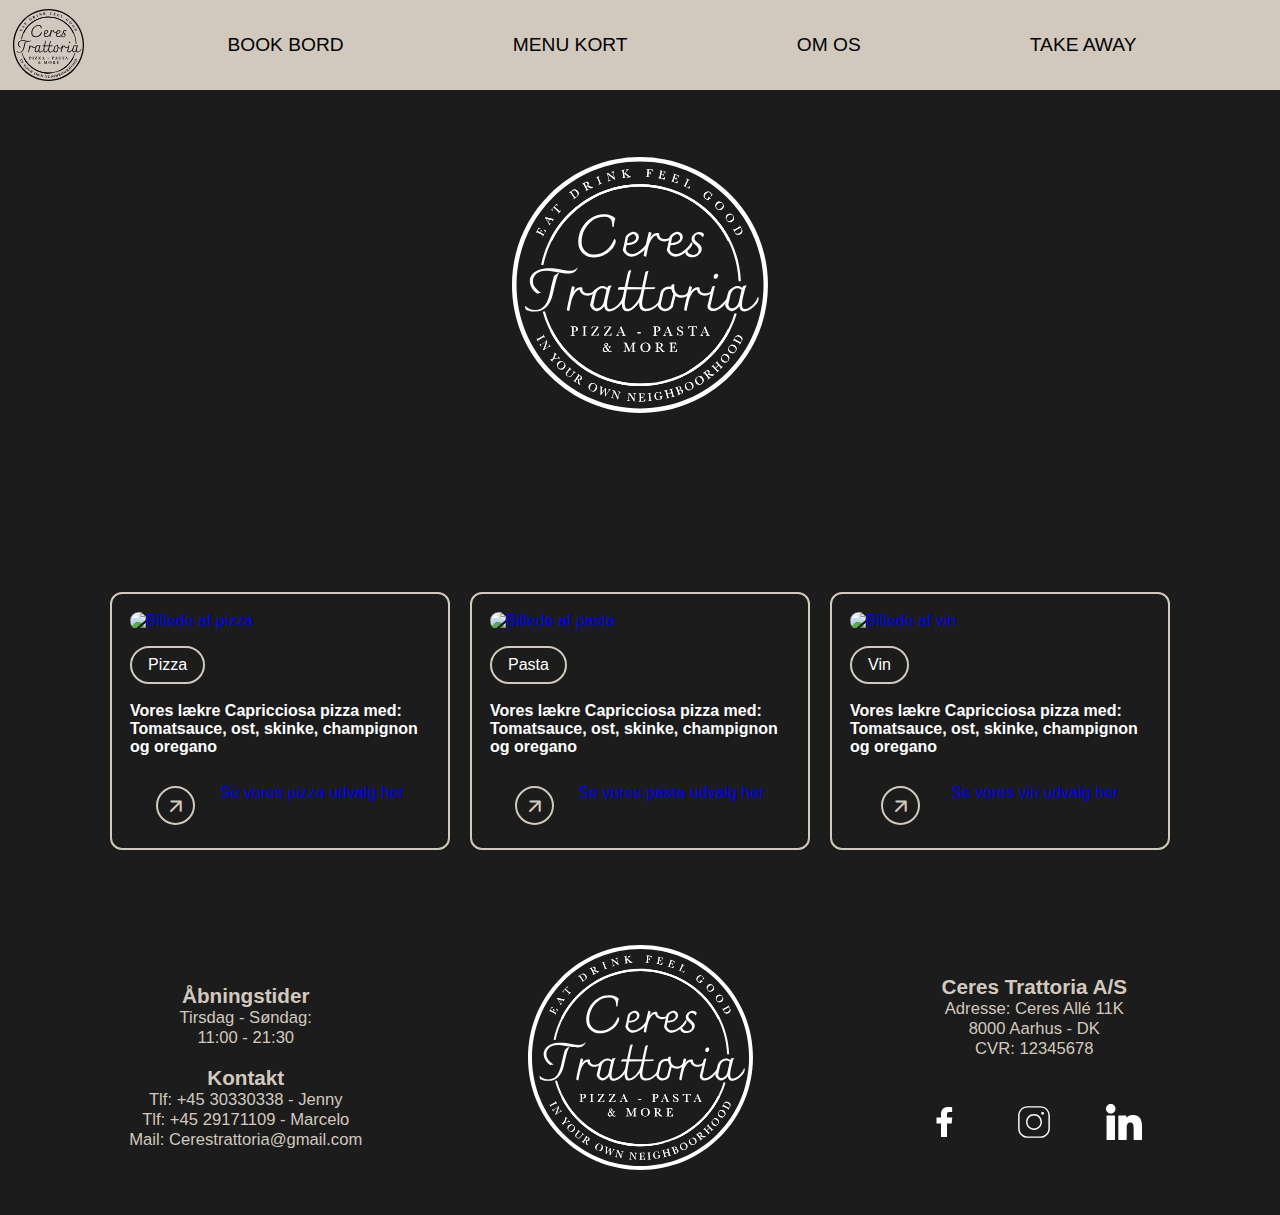
==== index.html @ 26450888 "rettelser" ====
<!DOCTYPE html>
<html lang="da">
<head>
    <meta charset="UTF-8">
    <meta name="viewport" content="width=device-width, initial-scale=1.0">
    <meta name="description" content="Oplev det bedste Pizzaer, pasta og vin fra Ceres Trattoria- et trattoria der går op i tradition og god madlavning. Perfekt for dem, der ønsker en smagsprøve af Italien">
    <meta name="keywords" content="trattoria, italiensk restaurant, italiensk mad, pasta, pizza, autentisk italiensk, italiensk vin, antipasti, tiramisu, hyggelig restaurant, italiensk atmosfære, gourmet, hjemmelavet mad, traditionelle retter, italiensk kultur, spisested, italiensk køkken, rustik restaurant, italiensk dessert">
    <title>Ceres trattoria</title>
    <link rel="stylesheet" href="https://fonts.googleapis.com/css2?family=Material+Symbols+Rounded:opsz,wght,FILL,GRAD@24,400,0,0&icon_names=arrow_forward" />
    <link rel="stylesheet" href="style.css">
</head>
<body>
    <div id="loading-screen">
        <img src="img/Pizza.gif" alt="Loading...">
    </div>
    <header>
        <nav>
            <a href="index.html">
                <img class="logo" src="img/ceres-logo-black.svg" alt="Ceres Trattoria logo">
            </a>
            <ul class="nav-links" id="navLinks">
                <li class="dropdown">
                    <a href="book-bord.html">BOOK BORD</a>
                </li>
                <li class="dropdown">
                    <a href="menu-kort.html">MENU KORT</a>
                </li>
                <li class="dropdown">
                    <a href="om-os.html">OM OS</a>
                </li>
                <li class="dropdown">
                    <a href="takeaway.html">TAKE AWAY</a>
                </li>
            </ul>
        </nav>
    </header>
    <main>
        <div class="main-index">
                    <img id="top-billede" src="img/ceres-logo-white.svg" alt="Ceres trattoria logo">
            <section class="teaser">
                        <ul class="teaser-firkant">
                            <li class="teaser-indhold">
                                <a href="menu-kort.html" class="teaser-link">
                                    <img src="img/capricciosa-ai.png" alt="Billede af pizza" class="teaser-billede">
                                    <p class="navn">Pizza</p>
                                    <h2>Vores lækre Capricciosa pizza med: Tomatsauce, ost, skinke, champignon og oregano</h2>
                                    <div>
                                        <!-- Her prøvede jeg ved hjælp af onclick="navigateToMenuKort(), at få brugeren
                                         til det rette sted på menu kortet når man valgte enten pizza eller pasta, jeg
                                         kunne ikke få det til at virke, men brugte lang tid på det og synes det var værd at
                                         gemme som kommentar" -->
                                        <div class="teaser-button material-symbols-rounded">arrow_forward</div>
                                        <p class="menu">Se vores pizza udvalg her</p>
                                    </div>
                                </a>
                            </li>
                            <li class="teaser-indhold">
                                <a href="menu-kort.html" class="teaser-link">
                                    <img src="img/pasta.png" alt="Billede af pasta" class="teaser-billede">
                                    <p class="navn">Pasta</p>
                                    <h2>Vores lækre Capricciosa pizza med: Tomatsauce, ost, skinke, champignon og oregano</h2>
                                    <div>
                                        <div class="teaser-button material-symbols-rounded">arrow_forward</div>
                                        <p class="menu">Se vores pasta udvalg her</p>
                                    </div>
                                </a>
                            </li>
                            <li class="teaser-indhold">
                                <a href="menu-kort.html#vin-menu" class="teaser-link">
                                    <img src="img/to-glas-vin.png" alt="Billede af vin" class="teaser-billede">
                                    <p class="navn">Vin</p>
                                    <h2>Vores lækre Capricciosa pizza med: Tomatsauce, ost, skinke, champignon og oregano</h2>
                                    <div>
                                        <div class="teaser-button material-symbols-rounded">arrow_forward</div>
                                        <p class="menu">Se vores vin udvalg her</p>
                                    </div>
                                </a>
                            </li>
                        </ul>
            </section>
        </div>
    </main>


    <footer>
        <div class="footer">
            <div class="footer-links">
                <h1>Åbningstider</h1>
                <p>Tirsdag - Søndag:</p>
                <p>11:00 - 21:30</p>
                <h1>Kontakt</h1>
                <a href="tel:(+45)(12345678)">Tlf: +45 30330338 - Jenny</a>
                <a href="tel:(+45)(12345678)">Tlf: +45 29171109 - Marcelo</a>
                <a href="mailto:FAKE@Cerestrattoria.com">Mail: Cerestrattoria@gmail.com</a>
            </div>
            <div class="midt-logo">
                <div>
                    <a href="index.html" class="footer-logo">
                        <img class="logo" src="img/ceres-logo-white.svg" alt="Ceres Trattoria logo">
                    </a>
                </div>
            </div>
            <div class="footer-links">
                <h1>Ceres Trattoria A/S</h1>
                <p>Adresse: Ceres Allé 11K</p>
                <p>8000 Aarhus - DK</p>
                <p>CVR: 12345678</p>
                <div class="footer-social">
                    <a href="https://www.facebook.com/"><img src="img/facebook.svg" alt="facebook"></a>
                    <a href="https://www.instagram.com/"><img src="img/insta.svg" alt="instagram"></a>
                    <a href="https://www.linkedin.com/"><img src="img/linkedin.svg" alt="linkedin"></a>
                </div>
            </div>
        </div>
    </footer>

    <script src="loading-gif.js"></script>

    <!-- Dette var fra mit onclick="navigateToMenuKort() forsøg -->
    <!-- <script>
        function navigateToMenuKort(event) {
            event.preventDefault();
            const scrollX = 1000; // Change this to your desired x coordinate
            const scrollY = 1000; // Change this to your desired y coordinate

            localStorage.setItem("scrollX", scrollX);
            localStorage.setItem("scrollY", scrollY);
            window.location.href = "menu-kort.html";
        }
    </script> -->
</body>
</html>
---- style.css ----
*{
    margin: 0;
    padding: 0;
}

body {
    font-family: Verdana, Geneva, Tahoma, sans-serif
}

main{
    background-color: #1c1c1c;
}

#loading-screen {
    width: 100vw;
    height: 100vh;
    background-color: #1c1c1c;
    display: flex;
    justify-content: center;
    align-items: center;
    z-index: 9999;
    display: none; 
}

#loading-screen img {
    width: 30vh;
}

/* ↓↓ Navbar ↓↓ */
/* Selve navigationsbaren */
nav {
    display: flex; 
    justify-content: center;
    align-items: center;
    background-color: #D2C9BE;
    height: 10vh;
    width: 100vw;
    position: fixed;
    top: 0;
    z-index: 100;
}

/* Logo i navigationsbaren */
nav img {
    height: 7.9vh;
    width: auto;
    display: flex;
    align-items: center;
    margin-left: 1vw;
}

/* boksen links ligger i, i navigationsbaren */
.nav-links {
    display: flex;
    justify-content: space-evenly;
    width: 100%;
    list-style: none;
}

/* Links */
.nav-links a {
    padding: 0rem 2vw;
    text-decoration: none; 
    color: #000000;
    font-size: 1.5vw;
    display: inline-block; 
    transition: transform 0.3s ease; 
}

.nav-links a:hover {
    transform: scale(1.5);
}

main {
    margin-top: 10vh;
}

/* ↓↓ Main på index filen ↓↓ */
.main-index{
    display: flex;
    flex-direction: column;
    justify-content: space-around;
    align-items: center;
    margin-top: -2vh;
    background-color: #1c1c1c;
    height: 92vh;
}

 #top-billede{
    margin-top: 5vh;
    height: auto;
    width: 20vw;
}


/* ↓↓ Teaser ↓↓ */
.teaser {
    display: flex;
    flex-direction: column;
    justify-content: center;
    align-items: center;
    width: 100vw;
    margin-top: 10vh;

}

.teaser ul {
    display: flex;
    
}

.teaser-firkant {
    list-style: none;
}

.teaser-link {
    width: 300px;
    display: block;
    background: #1c1c1c;
    padding: 18px;
    border-radius: 12px;
    text-decoration: none;
    margin: 10px;
    border: #D2C9BE 2px solid;
}

.teaser-billede {
    width: 100%;
    aspect-ratio: 16/9;
    object-fit: cover;
    border-radius: 10px;
}

.navn {
    color: rgb(255, 255, 255);
    padding: 8px 16px;
    font-size: 1rem;
    font-weight: 500;
    margin: 16px 0 18px;
    background: #1c1c1c;
    width: fit-content;
    border-radius: 50px;
    border: 2px solid #D2C9BE;
}
.teaser-link h2{
    font-size: 1rem;
    color: #ffffff;
}

.teaser-link div {
    display: flex;
    justify-content: space-evenly;
    align-items: center;
}

.teaser-button {
    height: 35px;
    width: 35px;
    color: #D2C9BE;
    border-radius: 50%;
    margin: 30px 0 5px;
    background: none;
    border: 2px solid #D2C9BE;
    transform: rotate(-45deg);
    transition: 0.5s ease;
}

.teaser-firkant .teaser-link:hover .teaser-button {
    color: #fff;
    background: #D2C9BE;
}

/* ↓↓ Menu html filen ↓↓ */


.main-menu{
    display: flex;
    flex-direction: column;
    justify-content: space-around;
    align-items: center;
    margin-top: 10vh;
    background-color: #1c1c1c;
}

.scroll {
    height: 35px;
    width: 35px;
    color: #D2C9BE;
    border-radius: 50%;
    margin: 30px 0 5px;
    background: none;
    border: 2px solid #D2C9BE;
    transform: rotate(-90deg);
    transition: 0.5s ease;
}

.scroll:hover {
    color: #1c1c1c;
    background: #D2C9BE;
}

.main-menu p {
    color: #D2C9BE;
    font-size: 1.5vw;
    font-family: charter;
    margin-top: 2vh;
}


/* ↓↓ Om os html filen ↓↓ */
.main-om-os img {
width: 100%;
}

.main-om-os h1 {
    color: #D2C9BE;
    font-size: 2.5vw;
    margin-top: 5vh;
    display: flex;
    justify-content: center;
    align-items: center;
}
.main-om-os p {
    color: #D2C9BE;
    font-size: 1.5vw;
    margin-top: 5vh;
    padding: 0 5vw 0 5vw;
}


/* ↓↓ Take away html filen ↓↓ */
.main-take-away {
    height: 92vh;
    display: flex;
    flex-direction: column;
    justify-content: center;
    align-items: center;
}

.main-take-away h1 {
    color: #D2C9BE;
    font-size: 15vw;
}
.main-take-away h2 {
    color: #D2C9BE;
    font-size: 2vw;
}

.main-take-away img {
    width: 30%;
}

.main-take-away a {
    margin-top: 3vh;
    background: #D2C9BE;
    border: 2px solid #D2C9BE;
    color: rgb(0, 0, 0);
    padding: 8px 16px;
    font-size: 1rem;
    border-radius: 50px;
    display: flex;
    flex-direction: column;
    justify-content: center;
    align-items: center;
    }


/* ↓↓ Footer ↓↓ */
.footer{
    display: flex;
    flex-direction: row;
    justify-content: center;
    align-items: center;
    background-color: #1c1c1c;
    height: 35vh;
    width: 100vw;
}

.footer div{
   margin: 2vh;
}

.footer-links{
    display: flex;
    flex-direction: column;
    justify-content: space-around;
    align-items: center;
    width: 100%;
    list-style: none;
}

.footer-links h1{
    font-size: 2.3vh;
    color: #D2C9BE;
    margin-top: 2vh;
}

.footer-links a {
    text-decoration: none;
    color: #D2C9BE;
    font-size: 1.3vw;
}

.footer-links p {
    text-decoration: none;
    color: #D2C9BE;
    font-size: 1.3vw;
}

.footer-social {
    display: flex;
    justify-content: space-around;
    align-items: center;
}


.footer-social a img {
    height: 4vh;
    width: auto;
    display: flex;
    justify-content: space-around;
    align-items: center;
    padding-top: 3vh;
    margin: 0 3vh 0 3vh;
}

.footer-social a img:hover {
    transform: scale(1.5);
}

.footer-logo img{
    height: 25vh;
    width: auto;
    display: flex;
    align-items: center;
}
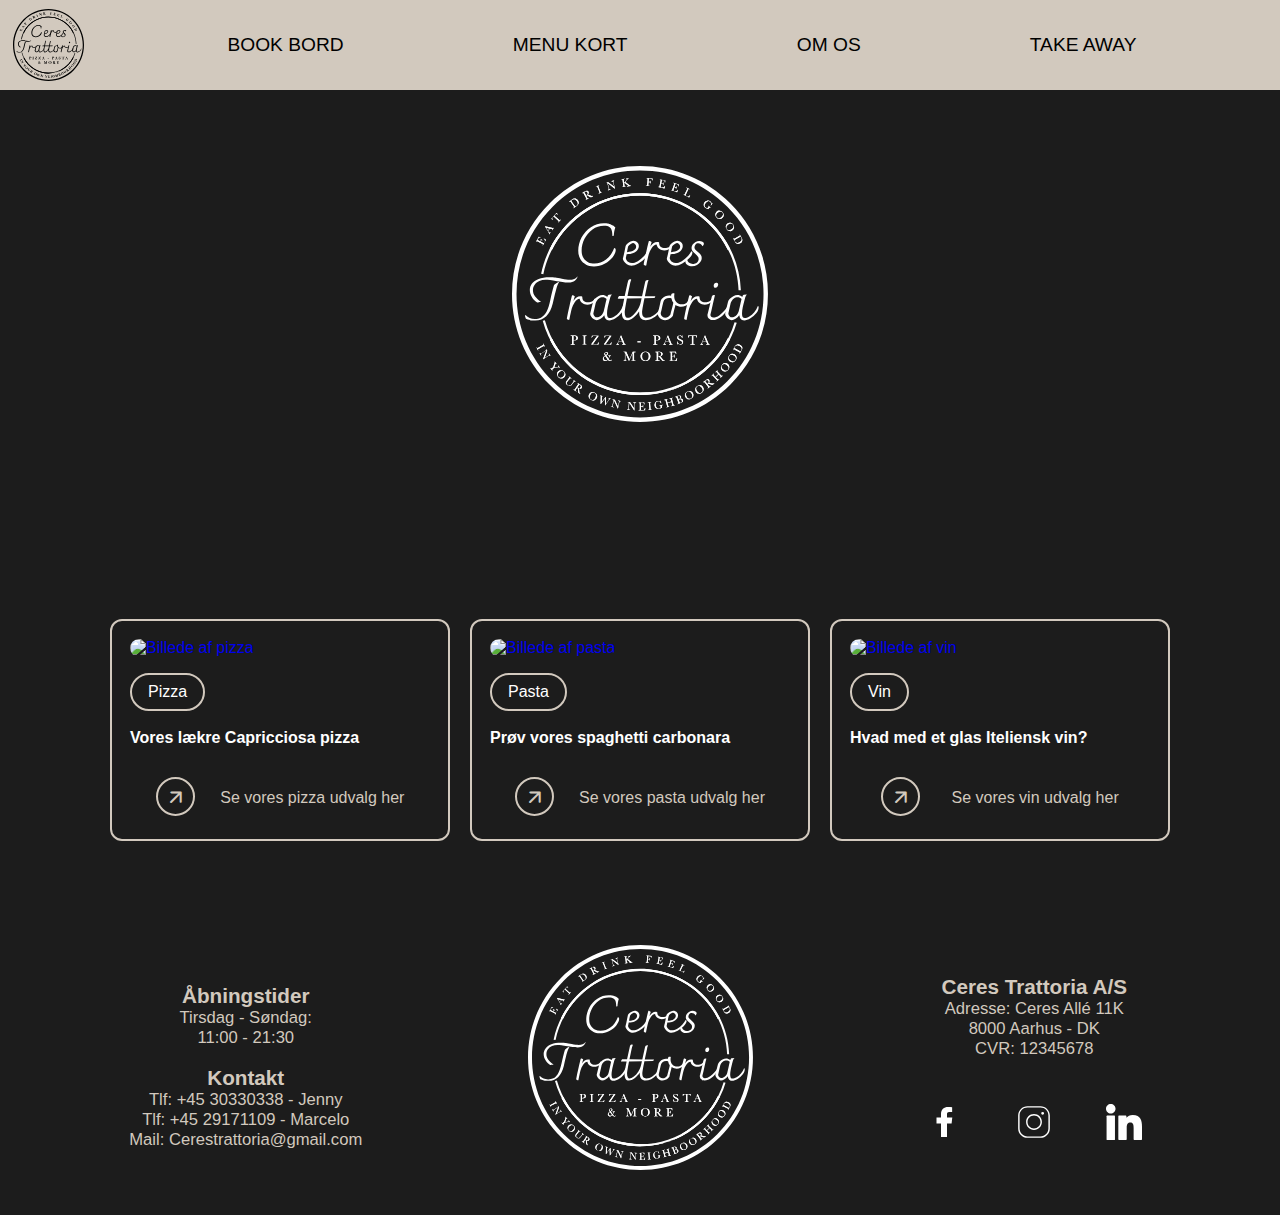
==== commit 13b3777a: "gif" ====
--- a/index.html
+++ b/index.html
@@ -43,7 +43,7 @@
                                 <a href="menu-kort.html" class="teaser-link">
                                     <img src="img/capricciosa-ai.png" alt="Billede af pizza" class="teaser-billede">
                                     <p class="navn">Pizza</p>
-                                    <h2>Vores lækre Capricciosa pizza med: Tomatsauce, ost, skinke, champignon og oregano</h2>
+                                    <h2>Vores lækre Capricciosa pizza</h2>
                                     <div>
                                         <!-- Her prøvede jeg ved hjælp af onclick="navigateToMenuKort(), at få brugeren
                                          til det rette sted på menu kortet når man valgte enten pizza eller pasta, jeg
@@ -58,7 +58,7 @@
                                 <a href="menu-kort.html" class="teaser-link">
                                     <img src="img/pasta.png" alt="Billede af pasta" class="teaser-billede">
                                     <p class="navn">Pasta</p>
-                                    <h2>Vores lækre Capricciosa pizza med: Tomatsauce, ost, skinke, champignon og oregano</h2>
+                                    <h2>Prøv vores spaghetti carbonara</h2>
                                     <div>
                                         <div class="teaser-button material-symbols-rounded">arrow_forward</div>
                                         <p class="menu">Se vores pasta udvalg her</p>
@@ -69,7 +69,7 @@
                                 <a href="menu-kort.html#vin-menu" class="teaser-link">
                                     <img src="img/to-glas-vin.png" alt="Billede af vin" class="teaser-billede">
                                     <p class="navn">Vin</p>
-                                    <h2>Vores lækre Capricciosa pizza med: Tomatsauce, ost, skinke, champignon og oregano</h2>
+                                    <h2>Hvad med et glas Iteliensk vin?</h2>
                                     <div>
                                         <div class="teaser-button material-symbols-rounded">arrow_forward</div>
                                         <p class="menu">Se vores vin udvalg her</p>
--- a/style.css
+++ b/style.css
@@ -171,7 +171,10 @@
 }
 
 /* ↓↓ Menu html filen ↓↓ */
-
+.menu {
+margin-top: 3vh;
+color: #D2C9BE;
+}
 
 .main-menu{
     display: flex;
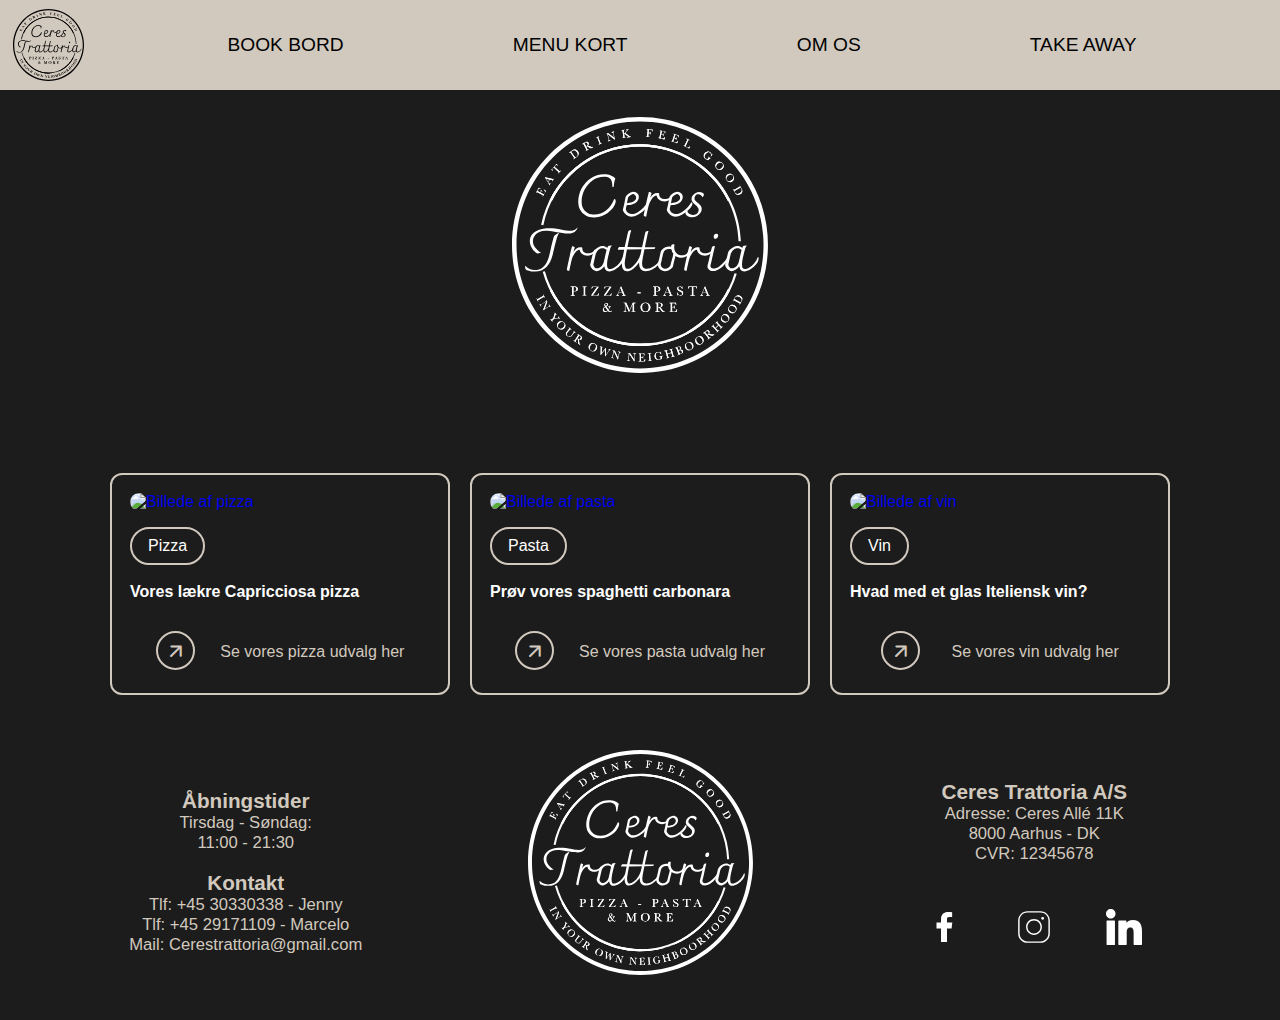
==== commit 3da64a1f: "main fix auto" ====
--- a/index.html
+++ b/index.html
@@ -80,8 +80,6 @@
             </section>
         </div>
     </main>
-
-
     <footer>
         <div class="footer">
             <div class="footer-links">
--- a/style.css
+++ b/style.css
@@ -9,6 +9,8 @@
 
 main{
     background-color: #1c1c1c;
+    height: auto;
+    margin-top: 10vh;
 }
 
 #loading-screen {
@@ -71,19 +73,16 @@
     transform: scale(1.5);
 }
 
-main {
-    margin-top: 10vh;
-}
-
 /* ↓↓ Main på index filen ↓↓ */
 .main-index{
+    height: auto;
     display: flex;
     flex-direction: column;
     justify-content: space-around;
     align-items: center;
     margin-top: -2vh;
     background-color: #1c1c1c;
-    height: 92vh;
+
 }
 
  #top-billede{
@@ -177,6 +176,7 @@
 }
 
 .main-menu{
+    height: auto;
     display: flex;
     flex-direction: column;
     justify-content: space-around;
@@ -211,6 +211,11 @@
 
 
 /* ↓↓ Om os html filen ↓↓ */
+
+.main-om-os {
+    height: auto;
+}
+
 .main-om-os img {
 width: 100%;
 }
@@ -233,11 +238,12 @@
 
 /* ↓↓ Take away html filen ↓↓ */
 .main-take-away {
-    height: 92vh;
-    display: flex;
-    flex-direction: column;
-    justify-content: center;
-    align-items: center;
+    height: auto;
+    display: flex;
+    flex-direction: column;
+    justify-content: center;
+    align-items: center;
+
 }
 
 .main-take-away h1 {
@@ -250,7 +256,7 @@
 }
 
 .main-take-away img {
-    width: 30%;
+    width: 20%;
 }
 
 .main-take-away a {
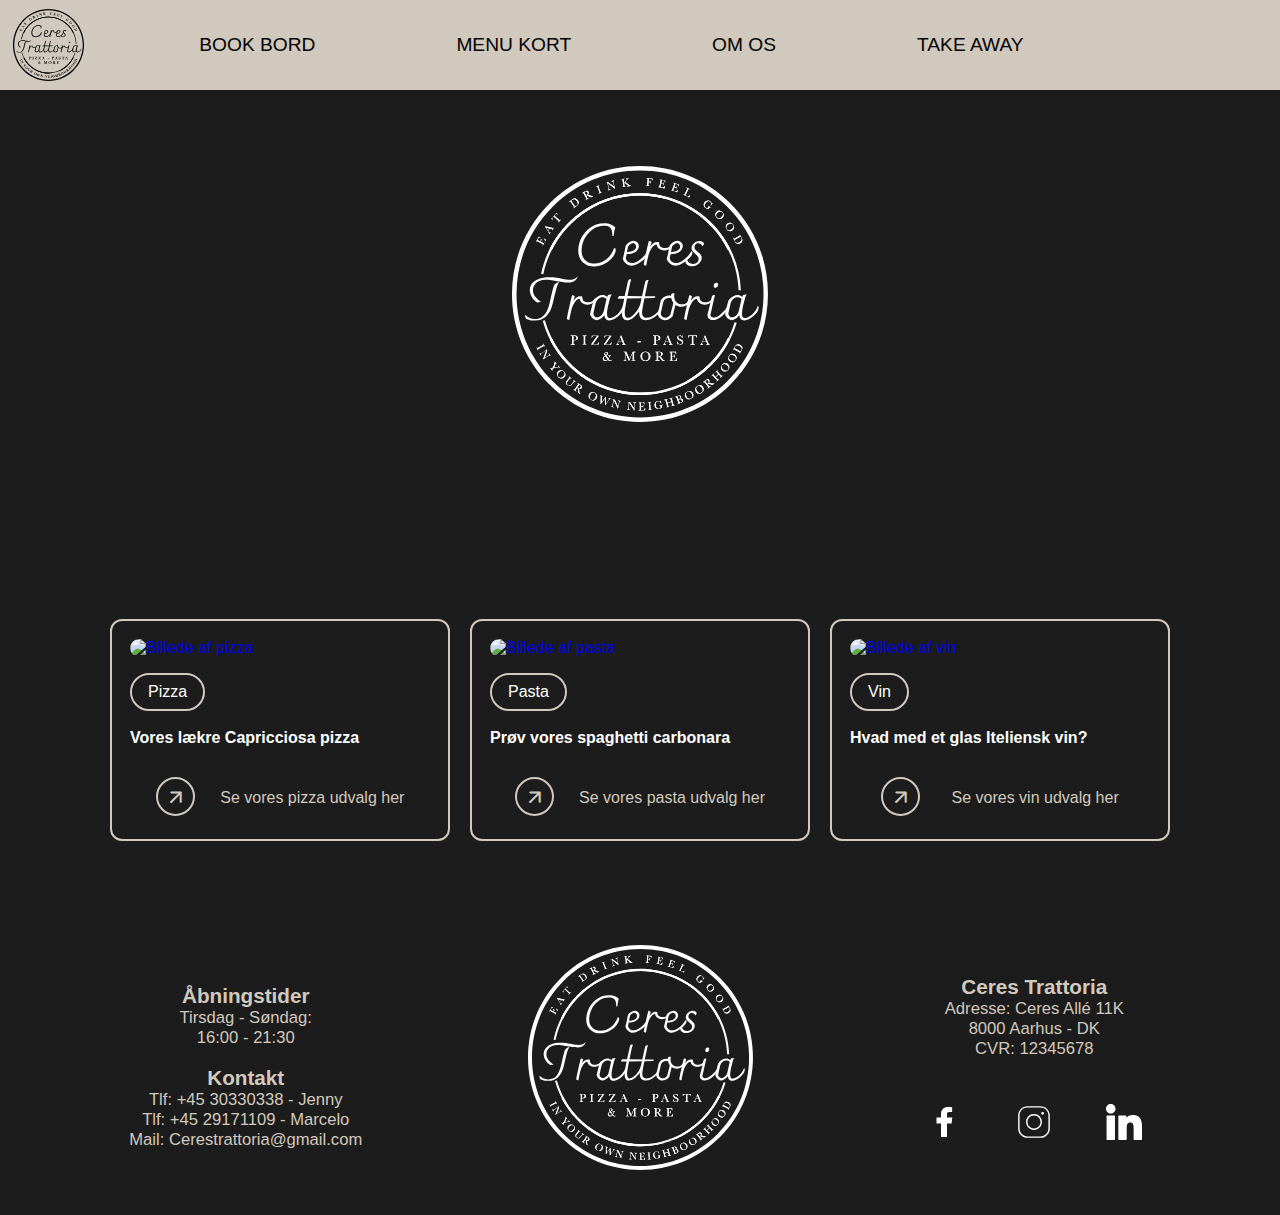
==== commit 33869f45: "Mobil version fix" ====
--- a/index.html
+++ b/index.html
@@ -31,8 +31,18 @@
                 <li class="dropdown">
                     <a href="takeaway.html">TAKE AWAY</a>
                 </li>
+                <a href="index.html">
+                    <img class="logo" id="burger-menu-image" src="img/ceres-logo-black.svg" alt="Ceres Trattoria logo">
+                </a>
             </ul>
+            <div class="burger" id="burgerMenu">
+                <div></div>
+                <div></div>
+                <div></div>
+            </div>
         </nav>
+        <!-- javascript, skal ligge nederst -->
+<script src="burger.js"></script>
     </header>
     <main>
         <div class="main-index">
@@ -85,7 +95,7 @@
             <div class="footer-links">
                 <h1>Åbningstider</h1>
                 <p>Tirsdag - Søndag:</p>
-                <p>11:00 - 21:30</p>
+                <p>16:00 - 21:30</p>
                 <h1>Kontakt</h1>
                 <a href="tel:(+45)(12345678)">Tlf: +45 30330338 - Jenny</a>
                 <a href="tel:(+45)(12345678)">Tlf: +45 29171109 - Marcelo</a>
@@ -99,7 +109,7 @@
                 </div>
             </div>
             <div class="footer-links">
-                <h1>Ceres Trattoria A/S</h1>
+                <h1>Ceres Trattoria</h1>
                 <p>Adresse: Ceres Allé 11K</p>
                 <p>8000 Aarhus - DK</p>
                 <p>CVR: 12345678</p>
--- a/style.css
+++ b/style.css
@@ -13,6 +13,7 @@
     margin-top: 10vh;
 }
 
+
 #loading-screen {
     width: 100vw;
     height: 100vh;
@@ -21,7 +22,7 @@
     justify-content: center;
     align-items: center;
     z-index: 9999;
-    display: none; 
+    display: none;
 }
 
 #loading-screen img {
@@ -31,7 +32,7 @@
 /* ↓↓ Navbar ↓↓ */
 /* Selve navigationsbaren */
 nav {
-    display: flex; 
+    display: flex;
     justify-content: center;
     align-items: center;
     background-color: #D2C9BE;
@@ -73,9 +74,13 @@
     transform: scale(1.5);
 }
 
+#burger-menu-image {
+    display: none;
+}
+
 /* ↓↓ Main på index filen ↓↓ */
 .main-index{
-    height: auto;
+    height: 92vh;
     display: flex;
     flex-direction: column;
     justify-content: space-around;
@@ -204,9 +209,10 @@
 
 .main-menu p {
     color: #D2C9BE;
-    font-size: 1.5vw;
+    font-size: 4vw;
     font-family: charter;
     margin-top: 2vh;
+    margin-bottom: 10vh;
 }
 
 
@@ -243,6 +249,7 @@
     flex-direction: column;
     justify-content: center;
     align-items: center;
+    height: 92vh;
 
 }
 
@@ -344,3 +351,295 @@
     align-items: center;
 }
 
+@media screen and (max-width: 1180px) {
+
+
+
+
+    nav {
+        display: flex; 
+        justify-content: space-between;
+        align-items: center;
+        background-color: #D2C9BE;
+        font-family: charter;
+        height: 10vh;
+        width: 100vw;
+        position: fixed;
+        top: 0;
+        z-index: 100;
+    }
+
+    nav img {
+        height: 7vh;
+        width: auto;
+        display: flex;
+        align-items: center;
+        margin-left: 2vw;
+    }
+    .nav-links {
+        position: fixed;
+        display: flex;
+        flex-direction: column;
+        justify-content: space-evenly;
+        align-items: center;
+        display: none;
+        height: 100vh;
+        width:100%;
+        top: 0vh;
+        background-color: #D2C9BE;
+ 
+    }
+
+    .nav-links a {
+        height: 100%;
+        padding: 0;
+        text-decoration: none; 
+        display: flex;
+        align-items: center;
+        align-content: center;
+        justify-content: center;
+        color: #1c1c1c;
+        font-size: 1.1rem;
+        margin: 5vh 0;
+        font-family: charter;
+
+    }
+
+
+    .burger {
+        display: block;
+        cursor: pointer;
+        margin: 2vh;
+    }
+
+    #burger-menu-image {
+        display: block;
+        height: 20vh;      
+        margin-top: 15vh;
+    }
+
+    .burger div {
+        width: 5vh;
+        height: 0.6vh;
+        background-color: #1c1c1c;
+        margin: 1vh;
+    }
+
+
+    .burger.toggle div:nth-child(1) {
+        transform: rotate(-45deg) translate(-1vh, 1.2vh); 
+    }
+
+    .burger.toggle div:nth-child(2) {
+        opacity: 0;
+    }
+
+    .burger.toggle div:nth-child(3) {
+        transform: rotate(45deg) translate(-1vh, -1.2vh); 
+    }
+
+    
+.main-index{
+    height: auto;
+}
+
+
+
+
+
+
+
+
+
+
+
+
+
+
+
+
+
+
+
+
+
+
+
+
+
+
+
+
+
+
+
+
+
+
+#top-billede{
+    margin-top: 5vh;
+    height: auto;
+    width: 40vw;
+}
+
+.teaser-link {
+    width: auto;
+}
+
+
+.teaser ul{
+    display: flex;
+    flex-direction: column;
+    }
+
+
+    .main-om-os h1 {
+        color: #D2C9BE;
+        font-size: 5vw;
+        margin-top: 5vh;
+        display: flex;
+        justify-content: center;
+        align-items: center;
+    }
+    .main-om-os p {
+        color: #D2C9BE;
+        font-size: 3vw;
+        margin-top: 5vh;
+        padding: 0 5vw 0 5vw;
+    }
+
+
+
+
+    .main-take-away {
+        height: auto;
+        display: flex;
+        flex-direction: column;
+        justify-content: center;
+        align-items: center;
+        height: 100vh;
+    
+    }
+    
+    .main-take-away h1 {
+        color: #D2C9BE;
+        font-size: 30vw;
+        margin-top: -10vh;
+        margin-bottom: 5vh;
+    }
+    .main-take-away h2 {
+        color: #D2C9BE;
+        font-size: 5vw;
+    }
+    
+    .main-take-away img {
+        width: 30vh;
+        margin-top: 3vh;
+        margin-bottom: 5vh;
+    }
+    
+    .main-take-away a {
+        margin-top: 3vh;
+        background: #D2C9BE;
+        border: 2px solid #D2C9BE;
+        color: rgb(0, 0, 0);
+        padding: 8px 16px;
+        font-size: 1rem;
+        border-radius: 50px;
+        display: flex;
+        flex-direction: column;
+        justify-content: center;
+        align-items: center;
+        }
+
+
+
+
+
+
+
+
+
+
+
+    .footer{
+        display: flex;
+        flex-direction: column;
+        justify-content: center;
+        align-items: center;
+        background-color: #1c1c1c;
+        height: auto;
+    }
+
+    .footer-links{
+        order: 1;
+    }
+
+    .midt-logo{
+        order: 2;
+        margin-bottom: 1vh;
+    }
+    
+    
+    .footer div{
+       margin: 1vh;
+    }
+    
+    .footer-links{
+        display: flex;
+        flex-direction: column;
+        justify-content: space-around;
+        align-items: center;
+        width: 100%;
+        list-style: none;
+    }
+    
+    .footer-links h1{
+        font-size: 3vh;
+        color: #D2C9BE;
+        margin-top: 2vh;
+    }
+    
+    .footer-links a {
+        text-decoration: none;
+        color: #D2C9BE;
+        font-size: 3vw;
+    }
+    
+    .footer-links p {
+        text-decoration: none;
+        color: #D2C9BE;
+        font-size: 3vw;
+    }
+    
+    .footer-social {
+        display: flex;
+        justify-content: space-around;
+        align-items: center;
+    }
+    
+    
+    .footer-social a img {
+        height: 5vh;
+        width: auto;
+        display: flex;
+        justify-content: space-around;
+        align-items: center;
+        padding-top: 3vh;
+        margin: 0 3vh 0 3vh;
+    }
+    
+    .footer-social a img:hover {
+        transform: scale(1.5);
+    }
+    
+    .footer-logo img{
+        height: 15vh;
+        width: auto;
+        display: flex;
+        align-items: center;
+    }
+
+
+    
+}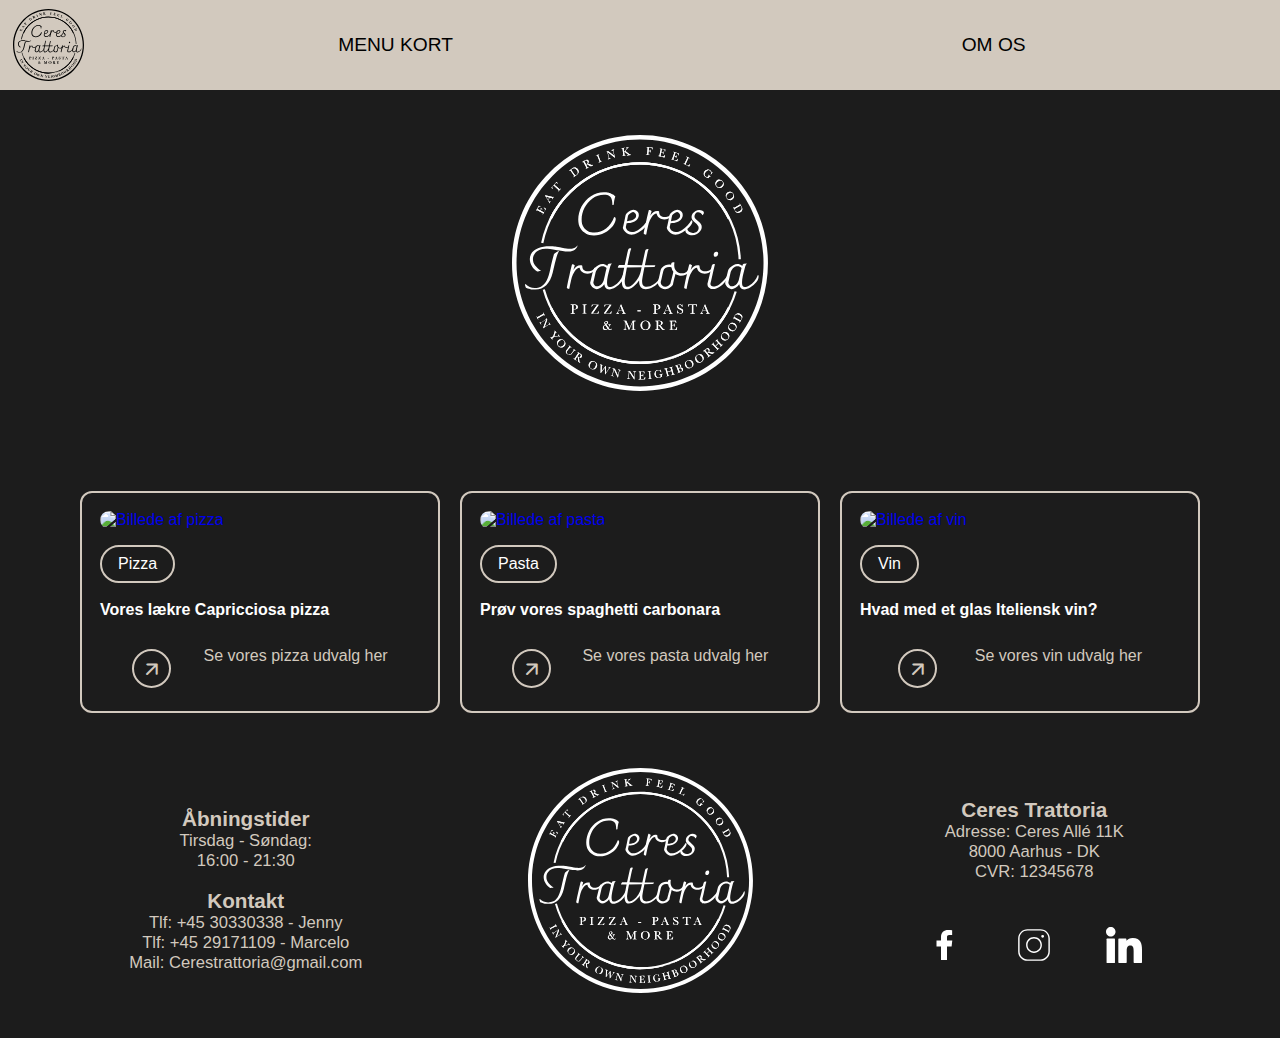
==== commit 051eac93: "Retning af små fejl, footer virker, fjernet book bord side" ====
--- a/index.html
+++ b/index.html
@@ -19,21 +19,19 @@
                 <img class="logo" src="img/ceres-logo-black.svg" alt="Ceres Trattoria logo">
             </a>
             <ul class="nav-links" id="navLinks">
-                <li class="dropdown">
+                <!-- <li class="dropdown">
                     <a href="book-bord.html">BOOK BORD</a>
-                </li>
+                </li> -->
                 <li class="dropdown">
                     <a href="menu-kort.html">MENU KORT</a>
                 </li>
                 <li class="dropdown">
                     <a href="om-os.html">OM OS</a>
                 </li>
-                <li class="dropdown">
+                <!-- <li class="dropdown">
                     <a href="takeaway.html">TAKE AWAY</a>
-                </li>
-                <a href="index.html">
-                    <img class="logo" id="burger-menu-image" src="img/ceres-logo-black.svg" alt="Ceres Trattoria logo">
-                </a>
+                </li> -->
+
             </ul>
             <div class="burger" id="burgerMenu">
                 <div></div>
--- a/style.css
+++ b/style.css
@@ -9,8 +9,6 @@
 
 main{
     background-color: #1c1c1c;
-    height: auto;
-    margin-top: 10vh;
 }
 
 
@@ -38,7 +36,7 @@
     background-color: #D2C9BE;
     height: 10vh;
     width: 100vw;
-    position: fixed;
+    position:sticky;
     top: 0;
     z-index: 100;
 }
@@ -55,7 +53,7 @@
 /* boksen links ligger i, i navigationsbaren */
 .nav-links {
     display: flex;
-    justify-content: space-evenly;
+    justify-content: space-around;
     width: 100%;
     list-style: none;
 }
@@ -80,14 +78,11 @@
 
 /* ↓↓ Main på index filen ↓↓ */
 .main-index{
-    height: 92vh;
     display: flex;
     flex-direction: column;
     justify-content: space-around;
     align-items: center;
-    margin-top: -2vh;
     background-color: #1c1c1c;
-
 }
 
  #top-billede{
@@ -118,7 +113,7 @@
 }
 
 .teaser-link {
-    width: 300px;
+    width:25vw;
     display: block;
     background: #1c1c1c;
     padding: 18px;
@@ -176,7 +171,6 @@
 
 /* ↓↓ Menu html filen ↓↓ */
 .menu {
-margin-top: 3vh;
 color: #D2C9BE;
 }
 
@@ -186,7 +180,6 @@
     flex-direction: column;
     justify-content: space-around;
     align-items: center;
-    margin-top: 10vh;
     background-color: #1c1c1c;
 }
 
@@ -290,6 +283,8 @@
     background-color: #1c1c1c;
     height: 35vh;
     width: 100vw;
+    position: sticky;
+    bottom: 0;
 }
 
 .footer div{
@@ -351,9 +346,8 @@
     align-items: center;
 }
 
-@media screen and (max-width: 1180px) {
-
-
+        /* Media query til mobil / skærme under 1181px*/
+        @media screen and (max-width: 768px) {
 
 
     nav {
@@ -363,8 +357,8 @@
         background-color: #D2C9BE;
         font-family: charter;
         height: 10vh;
-        width: 100vw;
-        position: fixed;
+        width: 100vw;           
+        position: sticky;
         top: 0;
         z-index: 100;
     }
@@ -380,7 +374,7 @@
         position: fixed;
         display: flex;
         flex-direction: column;
-        justify-content: space-evenly;
+        justify-content: center;
         align-items: center;
         display: none;
         height: 100vh;
@@ -553,15 +547,6 @@
         }
 
 
-
-
-
-
-
-
-
-
-
     .footer{
         display: flex;
         flex-direction: column;
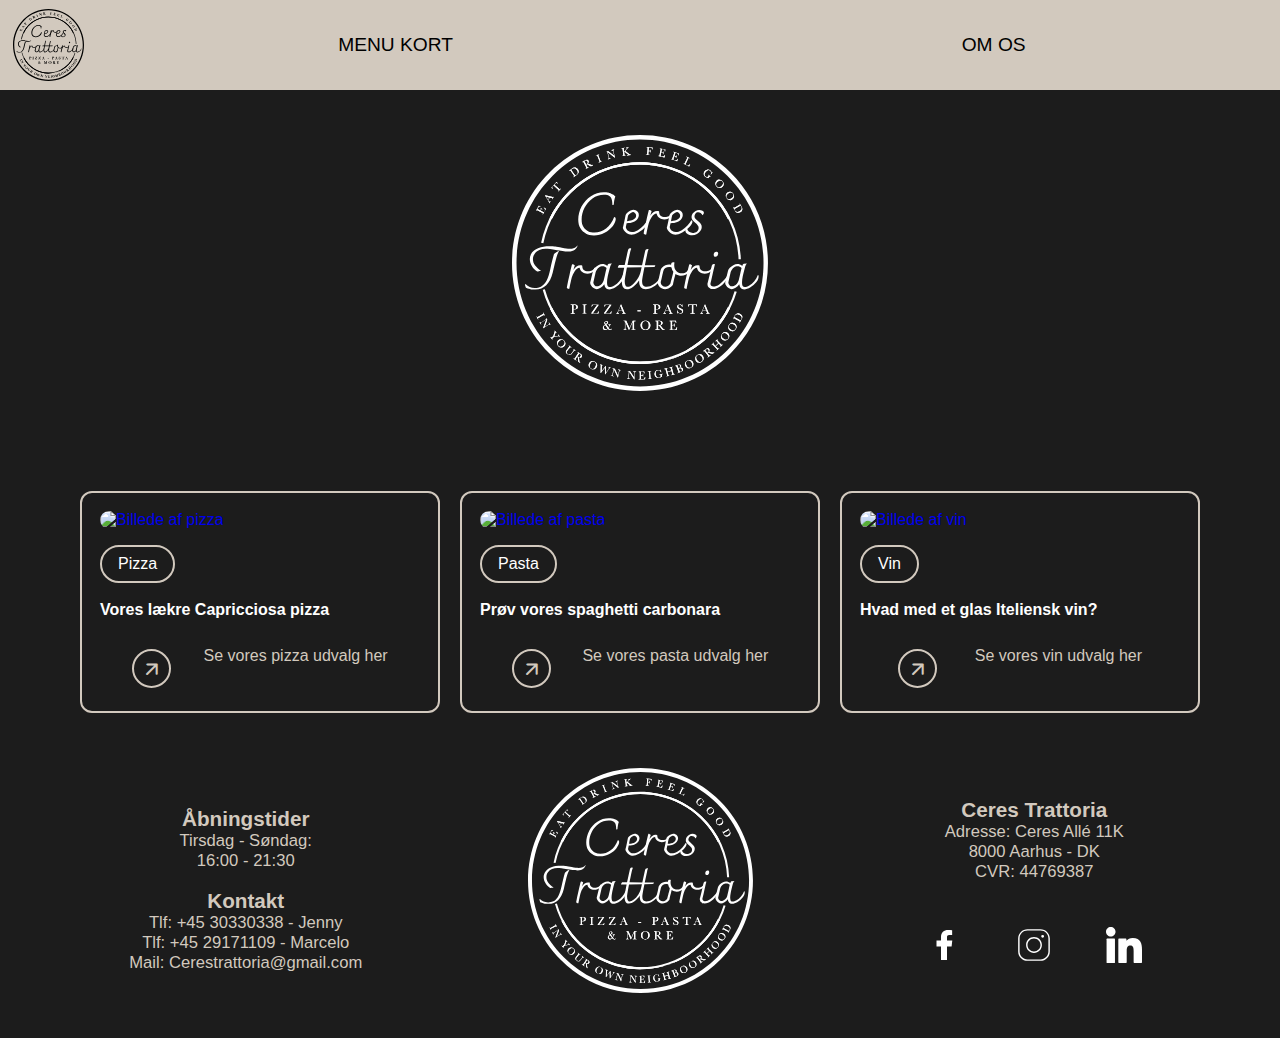
==== commit af8483b9: "CVR" ====
--- a/index.html
+++ b/index.html
@@ -110,7 +110,7 @@
                 <h1>Ceres Trattoria</h1>
                 <p>Adresse: Ceres Allé 11K</p>
                 <p>8000 Aarhus - DK</p>
-                <p>CVR: 12345678</p>
+                <p>CVR: 44769387</p>
                 <div class="footer-social">
                     <a href="https://www.facebook.com/"><img src="img/facebook.svg" alt="facebook"></a>
                     <a href="https://www.instagram.com/"><img src="img/insta.svg" alt="instagram"></a>
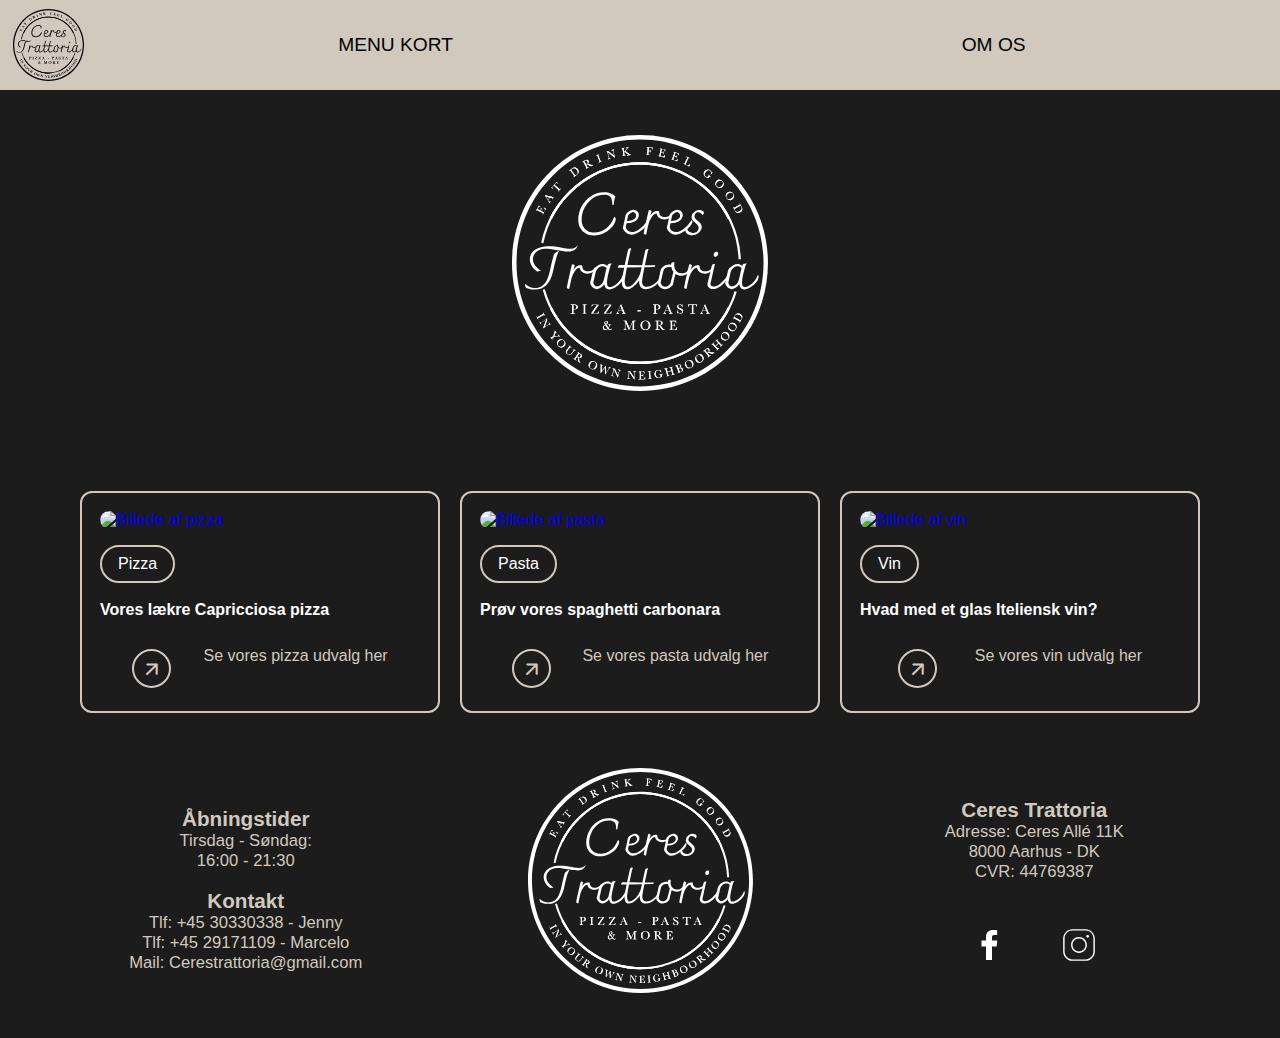
==== commit b8d05531: "Facebook" ====
--- a/index.html
+++ b/index.html
@@ -112,9 +112,9 @@
                 <p>8000 Aarhus - DK</p>
                 <p>CVR: 44769387</p>
                 <div class="footer-social">
-                    <a href="https://www.facebook.com/"><img src="img/facebook.svg" alt="facebook"></a>
-                    <a href="https://www.instagram.com/"><img src="img/insta.svg" alt="instagram"></a>
-                    <a href="https://www.linkedin.com/"><img src="img/linkedin.svg" alt="linkedin"></a>
+                    <a href="https://www.facebook.com/profile.php?id=61571475645892"><img src="img/facebook.svg" alt="facebook"></a>
+                    <a href="https://www.instagram.com/ceres_trattoria/"><img src="img/insta.svg" alt="instagram"></a>
+                    <!-- <a href="https://www.linkedin.com/"><img src="img/linkedin.svg" alt="linkedin"></a> -->
                 </div>
             </div>
         </div>
